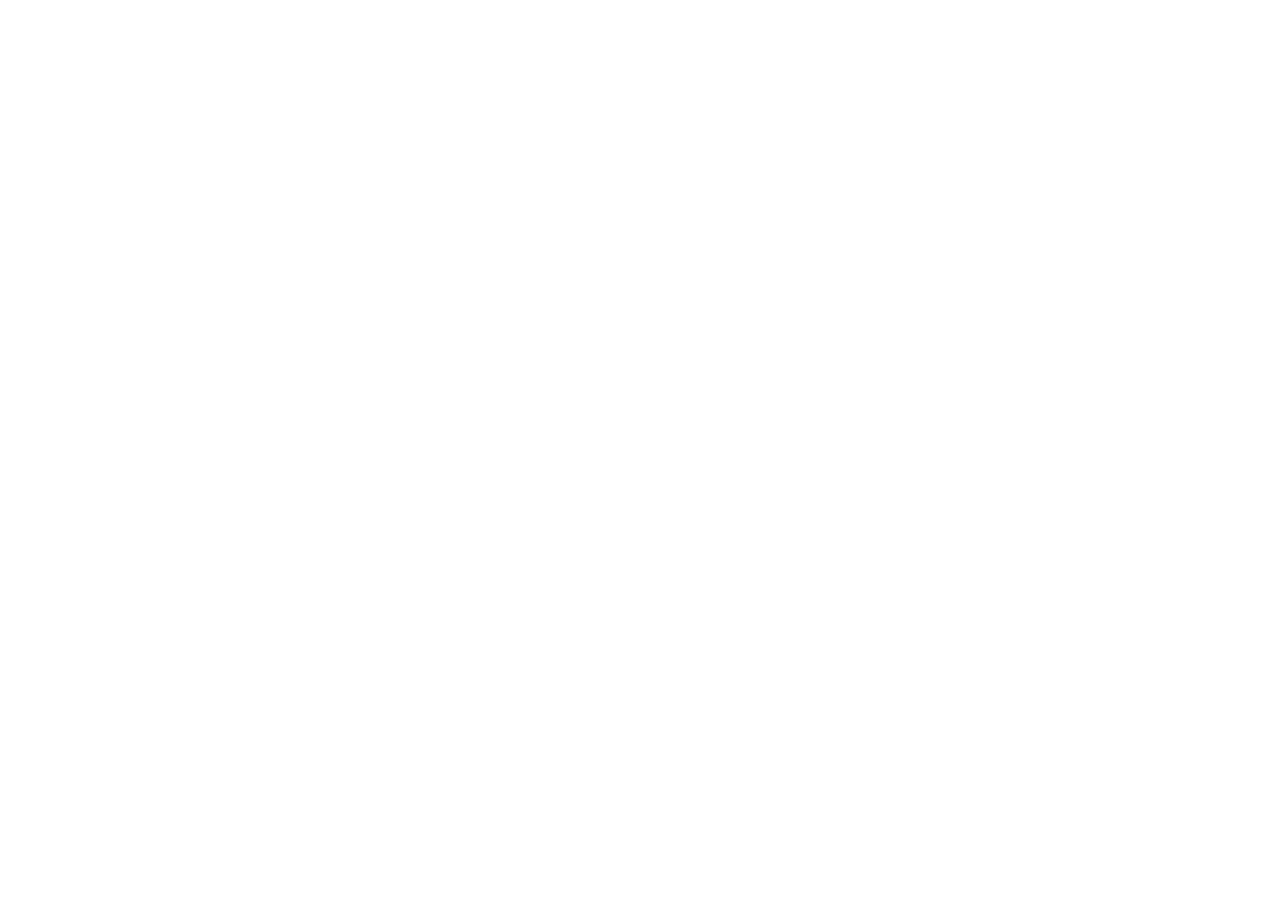
==== index.html @ 728112ee "First commit" ====
<!DOCTYPE html>
<html lang="en">
<head>
    <meta charset="UTF-8">
    <meta http-equiv="X-UA-Compatible" content="IE=edge">
    <meta name="viewport" content="width=device-width, initial-scale=1.0">
    <title>Document</title>
    <link rel="stylesheet" href="index.css">
</head>
<body>
    
</body>
</html>
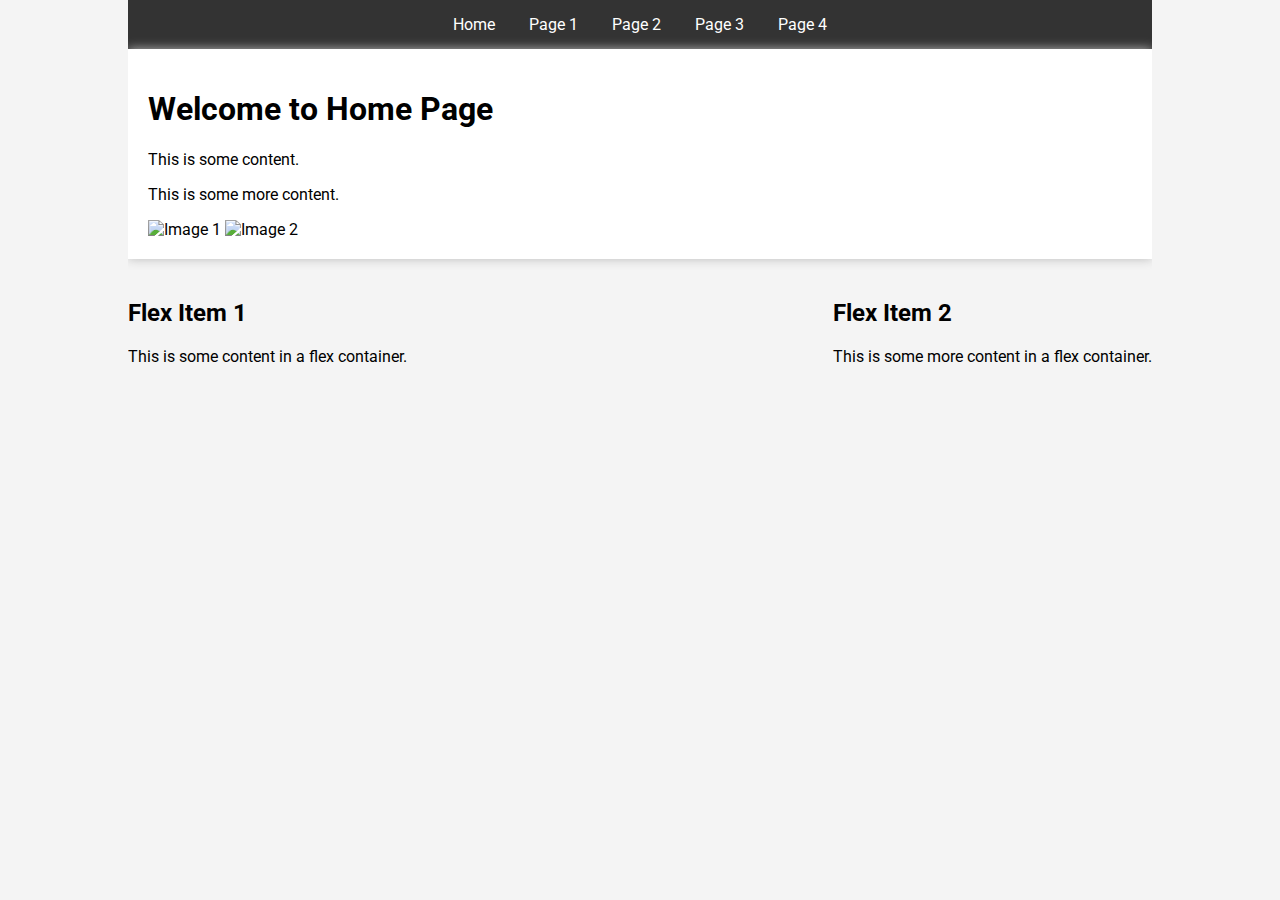
==== commit 6a72c7cf: "a" ====
--- a/index.html
+++ b/index.html
@@ -1,13 +1,39 @@
+<!-- index.html -->
 <!DOCTYPE html>
-<html lang="en">
+<html>
 <head>
-    <meta charset="UTF-8">
-    <meta http-equiv="X-UA-Compatible" content="IE=edge">
-    <meta name="viewport" content="width=device-width, initial-scale=1.0">
-    <title>Document</title>
-    <link rel="stylesheet" href="index.css">
+    <title>Home</title>
+    <link rel="stylesheet" type="text/css" href="index.css">
+    <link href="https://fonts.googleapis.com/css?family=Roboto|Open+Sans" rel="stylesheet">
 </head>
 <body>
-    
+    <div class="container">
+        <div class="navbar">
+            <a href="index.html">Home</a>
+            <a href="falcon9.html">Page 1</a>
+            <a href="dragon.html">Page 2</a>
+            <a href="starshield.html">Page 3</a>
+            <a href="humanspaceflight.html">Page 4</a>
+        </div>
+
+        <div class="content">
+            <h1>Welcome to Home Page</h1>
+            <p>This is some content.</p>
+            <p>This is some more content.</p>
+            <img src="image1.jpg" alt="Image 1">
+            <img src="image2.jpg" alt="Image 2">
+        </div>
+
+        <div class="flex-container">
+            <div>
+                <h2>Flex Item 1</h2>
+                <p>This is some content in a flex container.</p>
+            </div>
+            <div>
+                <h2>Flex Item 2</h2>
+                <p>This is some more content in a flex container.</p>
+            </div>
+        </div>
+    </div>
 </body>
-</html>+</html>
--- a/index.css
+++ b/index.css
@@ -0,0 +1,44 @@
+/* styles.css */
+body {
+    font-family: 'Roboto', sans-serif;
+    margin: 0;
+    padding: 0;
+    background-color: #f4f4f4;
+}
+
+.container {
+    width: 80%;
+    margin: auto;
+    overflow: hidden;
+}
+
+.navbar {
+    background-color: #333;
+    color: #ffffff;
+    padding: 15px 0;
+    text-align: center;
+}
+
+.navbar a {
+    color: #ffffff;
+    text-decoration: none;
+    margin: 0 15px;
+}
+
+.content {
+    background-color: #ffffff;
+    padding: 20px;
+    margin-bottom: 20px;
+    box-shadow: 0 0 10px #bbbbbb;
+}
+
+.flex-container {
+    display: flex;
+    justify-content: space-between;
+}
+
+.grid-container {
+    display: grid;
+    grid-template-columns: 1fr 1fr;
+    gap: 20px;
+}
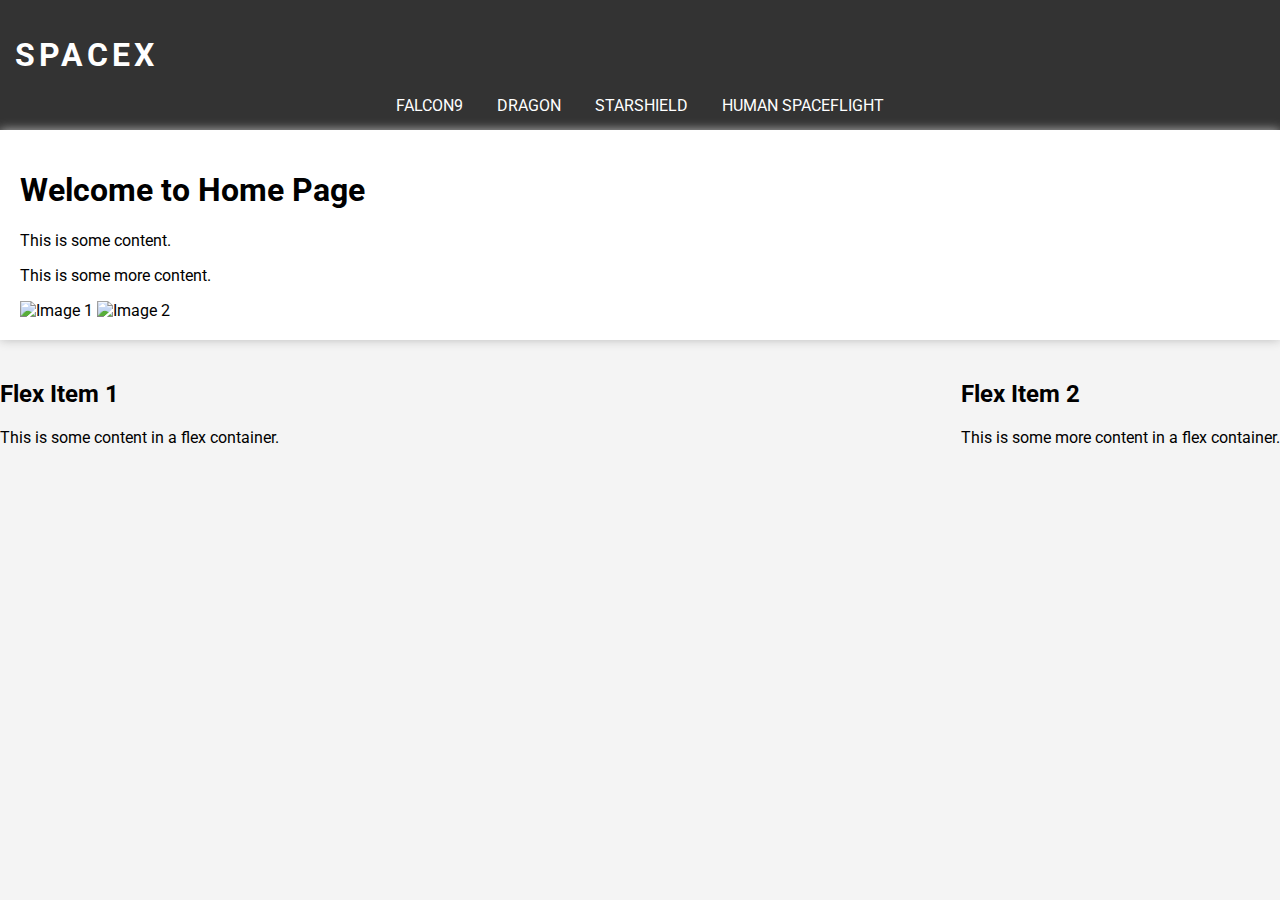
==== commit 159bf8cd: "2" ====
--- a/index.html
+++ b/index.html
@@ -9,11 +9,12 @@
 <body>
     <div class="container">
         <div class="navbar">
-            <a href="index.html">Home</a>
-            <a href="falcon9.html">Page 1</a>
-            <a href="dragon.html">Page 2</a>
-            <a href="starshield.html">Page 3</a>
-            <a href="humanspaceflight.html">Page 4</a>
+            
+            <h1><a href="index.html" class="spacexlogo">SPACEX</a></h1>
+            <a href="falcon9.html">FALCON9</a>
+            <a href="dragon.html">DRAGON</a>
+            <a href="starshield.html">STARSHIELD</a>
+            <a href="humanspaceflight.html">HUMAN SPACEFLIGHT</a>
         </div>
 
         <div class="content">
--- a/index.css
+++ b/index.css
@@ -7,7 +7,7 @@
 }
 
 .container {
-    width: 80%;
+
     margin: auto;
     overflow: hidden;
 }
@@ -42,3 +42,13 @@
     grid-template-columns: 1fr 1fr;
     gap: 20px;
 }
+.spacexlogo{
+    display: flex;
+    justify-content: space-between;
+    align-items: center;
+    letter-spacing: 4px;
+    
+
+
+
+}
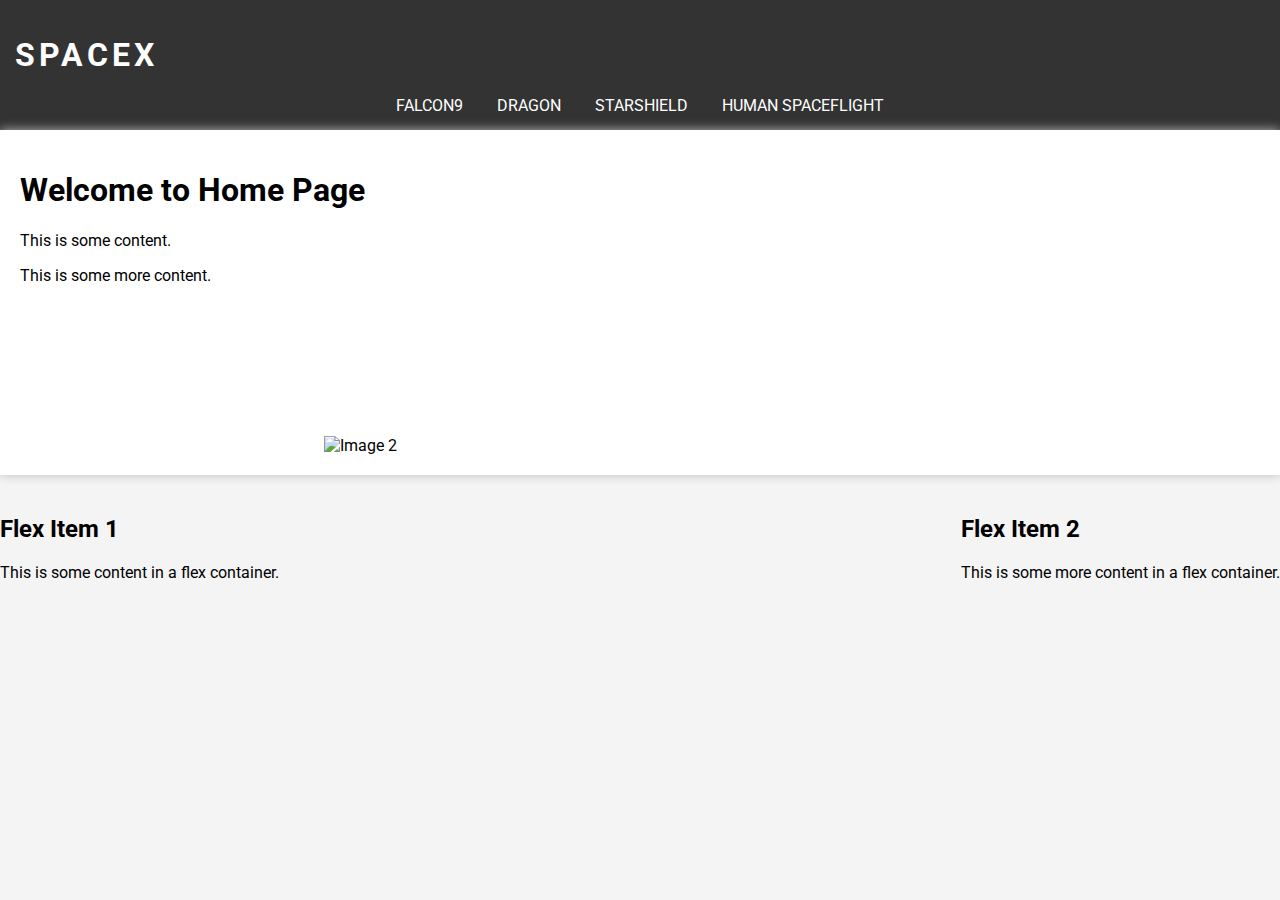
==== commit d6155996: "r" ====
--- a/index.html
+++ b/index.html
@@ -2,9 +2,10 @@
 <!DOCTYPE html>
 <html>
 <head>
-    <title>Home</title>
+    <title>SpaceX</title>
     <link rel="stylesheet" type="text/css" href="index.css">
     <link href="https://fonts.googleapis.com/css?family=Roboto|Open+Sans" rel="stylesheet">
+    <link rel="shortcut icon" href="image/favicon.ico" type="image/x-icon">
 </head>
 <body>
     <div class="container">
@@ -21,7 +22,9 @@
             <h1>Welcome to Home Page</h1>
             <p>This is some content.</p>
             <p>This is some more content.</p>
-            <img src="image1.jpg" alt="Image 1">
+            <video >
+                <source src="image/spacex.mp4" type="video/mp4">
+            </video>
             <img src="image2.jpg" alt="Image 2">
         </div>
 
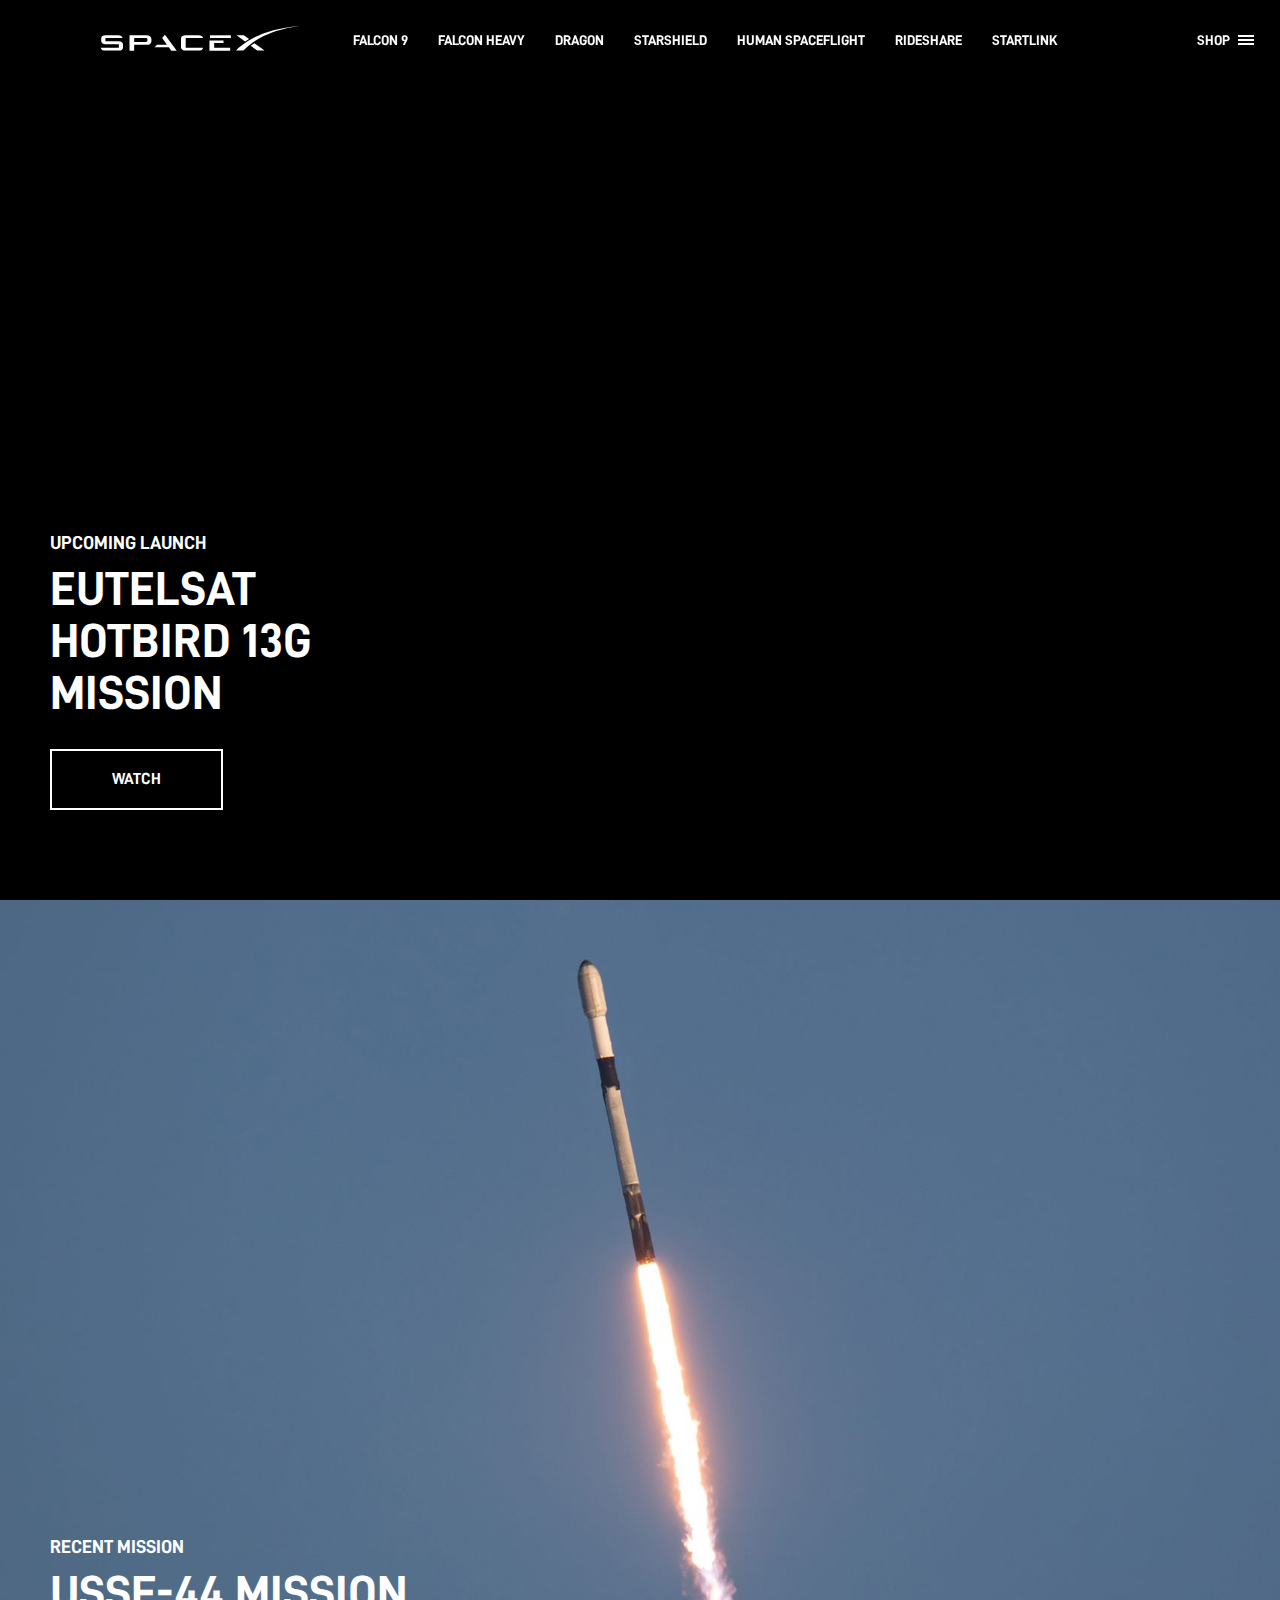
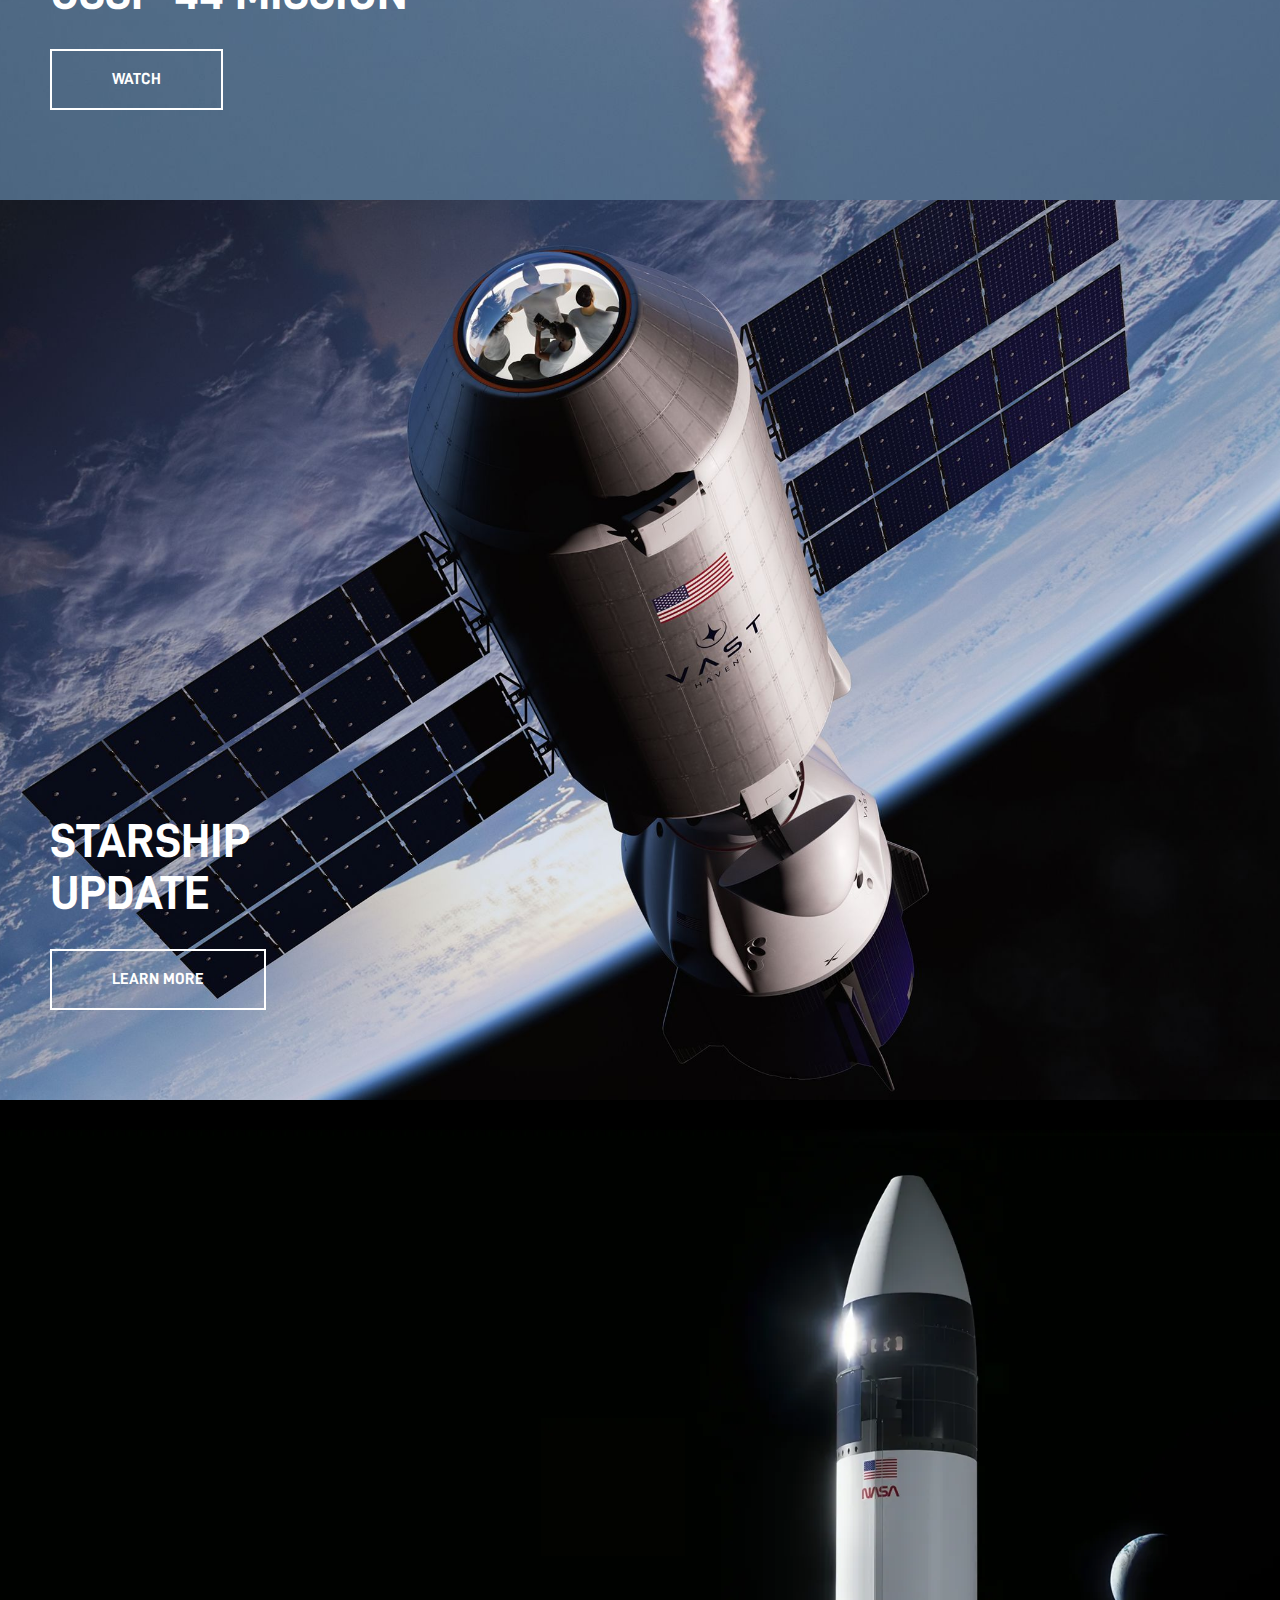
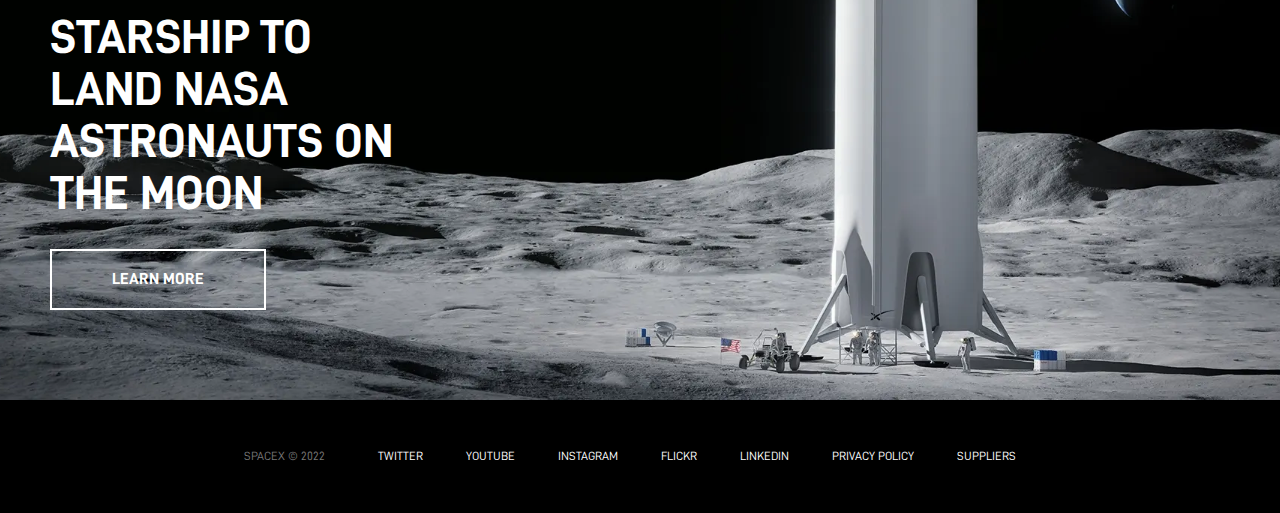
==== commit 60a9e875: "new added" ====
--- a/index.html
+++ b/index.html
@@ -1,43 +1,124 @@
-<!-- index.html -->
-<!DOCTYPE html>
-<html>
+<!doctype html>
+<html lang="en">
 <head>
+    <meta charset="UTF-8">
+    <meta name="viewport" content="width=device-width, user-scalable=yes">
     <title>SpaceX</title>
-    <link rel="stylesheet" type="text/css" href="index.css">
-    <link href="https://fonts.googleapis.com/css?family=Roboto|Open+Sans" rel="stylesheet">
-    <link rel="shortcut icon" href="image/favicon.ico" type="image/x-icon">
+    <link rel="stylesheet" href="index.css">
 </head>
 <body>
-    <div class="container">
-        <div class="navbar">
+    <header>
+        <a href="" class="logo">
+            <svg version="1.1" x="0px" y="0px" viewBox="0 0 400 50">
+                <title>SpaceX Logo</title>
+                <g class="letter_s">
+                    <path class="fill-white" d="M37.5,30.5H10.9v-6.6h34.3c-0.9-2.8-3.8-5.4-8.9-5.4H11.4c-5.7,0-9,2.1-9,6.7v4.9c0,4,3.4,6.3,8.4,6.3h26.9v7H1.5
+          c0.9,3.8,3.8,5.8,9,5.8h27.1c5.7,0,8.5-2.2,8.5-6.9v-4.9C46.1,33.1,42.8,30.8,37.5,30.5z"></path>
+                </g>
+                <g class="letter_p">
+                    <path class="fill-white" d="M91.8,18.6H59v30.7h9.3V37.5h24.2c6.7,0,10.4-2.3,10.4-7.7v-3.4C102.8,21.4,98.6,18.6,91.8,18.6z M94.8,28.4
+          c0,2.2-0.4,3.4-4,3.4H68.3l0.1-8h22c4,0,4.5,1.2,4.5,3.3V28.4z"></path>
+                </g>
+                <g class="letter_a">
+                    <polygon class="fill-white" points="129.9,17.3 124.3,24.2 133.8,37.3 114,37.3 109.1,42.5 137.7,42.5 142.6,49.3 153.6,49.3 	"></polygon>
+                </g>
+                <g class="letter_c">
+                    <path class="fill-white" d="M171.4,23.9h34.8c-0.9-3.6-4.4-5.4-9.4-5.4h-26c-4.5,0-8.8,1.8-8.8,6.7v17.2c0,4.9,4.3,6.7,8.8,6.7h26.3
+          c6,0,8.1-1.7,9.1-5.8h-34.8V23.9z"></path>
+                </g>
+                <g class="letter_e">
+                    <polygon class="fill-white" points="228.3,43.5 228.3,34.1 247,34.1 247,28.9 218.9,28.9 218.9,49.3 260.4,49.3 260.4,43.5 	"></polygon>
+                    <rect class="fill-white" x="219.9" y="18.6" width="41.9" height="5.4"></rect>
+                </g>
+                <g class="letter_x">
+                    <path class="fill-white" d="M287.6,18.6H273l17.2,12.6c2.5-1.7,5.4-3.5,8-5L287.6,18.6z"></path>
+                    <path class="fill-white" d="M308.8,34.3c-2.5,1.7-5,3.6-7.4,5.4l13,9.5h14.7L308.8,34.3z"></path>
+                </g>
+                <g class="letter_swoosh">
+                    <path class="fill-white" d="M399,0.7c-80,4.6-117,38.8-125.3,46.9l-1.7,1.6h14.8C326.8,9.1,384.3,2,399,0.7L399,0.7z"></path>
+                </g>
+            </svg>
+        </a>
+        <nav class="center-nav">
+            <a href="falcon9.html">Falcon 9</a>
+            <a href="falconheavy.html">Falcon Heavy</a>
+            <a href="dragon.html">Dragon</a>
+            <a href="starshield.html">Starshield</a>
+            <a href="humanspaceflight.html">Human spaceflight</a>
+            <a href="">Rideshare</a>
+            <a href="">Startlink</a>
+        </nav>
+        <nav class="right-nav">
+            <a href="">Shop</a>
+        </nav>
+    </header>
+
+
+    <div class="shadow"></div>
+    <button class="hamburger">
+        <span></span>
+        <span></span>
+        <span></span>
+
+    </button>
+
+
+    <section style=" background-image: url('image')">
+        <video class="background-video" autoplay loop muted src="image/Starship _ Third Flight Test.mp4">
             
-            <h1><a href="index.html" class="spacexlogo">SPACEX</a></h1>
-            <a href="falcon9.html">FALCON9</a>
-            <a href="dragon.html">DRAGON</a>
-            <a href="starshield.html">STARSHIELD</a>
-            <a href="humanspaceflight.html">HUMAN SPACEFLIGHT</a>
-        </div>
-
-        <div class="content">
-            <h1>Welcome to Home Page</h1>
-            <p>This is some content.</p>
-            <p>This is some more content.</p>
-            <video >
-                <source src="image/spacex.mp4" type="video/mp4">
-            </video>
-            <img src="image2.jpg" alt="Image 2">
-        </div>
-
-        <div class="flex-container">
-            <div>
-                <h2>Flex Item 1</h2>
-                <p>This is some content in a flex container.</p>
-            </div>
-            <div>
-                <h2>Flex Item 2</h2>
-                <p>This is some more content in a flex container.</p>
+        </video>
+        <div class="content-outer">
+            <div class="content">
+                <h3>UPCOMING LAUNCH</h3>
+                <h2>EUTELSAT HOTBIRD 13G MISSION</h2>
+                <a href=""><span>Watch</span></a>
             </div>
         </div>
-    </div>
+    </section>
+
+
+    <section style="background-image: url('image/Starlink_G3_5_San_Mig_5920_Desktop_bce3e49b77.jpg')">
+
+        <div class="content-outer">
+            <div class="content">
+                <h3>RECENT MISSION</h3>
+                <h2>USSF-44 MISSION</h2>
+                <a href=""><span>Watch</span></a>
+            </div>
+        </div>
+    </section>
+
+    <section style="background-image: url('image/main2.jpg')">
+        <div class="content-outer">
+            <div class="content">
+                <h2>STARSHIP UPDATE</h2>
+                <a href=""><span>Learn more</span></a>
+            </div>
+        </div>
+    </section>
+
+
+    <section style="background-image: url('image/Homepage_Desktop_5ebdeb0c6c.jpg')">
+        <div class="content-outer">
+            <div class="content">
+                <h2>STARSHIP TO LAND NASA ASTRONAUTS ON THE MOON</h2>
+                <a href=""><span>Learn more</span></a>
+            </div>
+        </div>
+    </section>
+
+    
+    <footer>
+        <nav>
+            <span>SpaceX &copy; 2022</span>
+            <a href="">TWITTER</a>
+            <a href="">YOUTUBE</a>
+            <a href="">INSTAGRAM</a>
+            <a href="">FLICKR</a>
+            <a href="">LINKEDIN</a>
+            <a href="">PRIVACY POLICY</a>
+            <a href="">SUPPLIERS</a>
+        </nav>
+    </footer>
 </body>
-</html>
+</html>--- a/index.css
+++ b/index.css
@@ -1,54 +1,233 @@
-/* styles.css */
-body {
-    font-family: 'Roboto', sans-serif;
+@font-face {
+    font-family: D-DIN-Bold;
+    src: url('font/d-din/D-DIN-Bold.otf');
+}
+@font-face {
+    font-family: D-DIN-Regular;
+    src: url('font/d-din/D-DIN.otf');
+}
+
+html, body{
     margin: 0;
     padding: 0;
-    background-color: #f4f4f4;
-}
-
-.container {
-
-    margin: auto;
-    overflow: hidden;
-}
-
-.navbar {
-    background-color: #333;
-    color: #ffffff;
-    padding: 15px 0;
+}
+
+body{
+    background-color: #000;
+    color:#fff;
+    font-family: D-DIN-Bold,Arial,Verdana,sans-serif;
+}
+a{
+    color: #fff;
+}
+svg{
+    fill: #fff;
+}
+
+header{
+    display: flex;
+    align-items: center;
+    padding: 20px 100px;
+    max-width: 1400px;
+    margin: 0 auto;
+    height: 40px;
+    position: fixed;
+    top:0;
+    z-index: 2;
+}
+header svg{
+    width: 140px;
+}
+.logo{
+    position: fixed;
+    top:20px;
+    left: 50%;
+    margin-left: -70px;
+}
+@media (min-width: 1000px) {
+    header svg{
+        width: 200px;
+    }
+    header a.logo{
+        margin-right: 40px;
+        position: relative;
+        top:initial;
+        left: initial;
+        margin-left: initial;
+    }
+}
+
+.center-nav{
+    display:none;
+}
+@media (min-width: 1000px) {
+    .center-nav{
+        display: block;
+    }
+}
+.center-nav a, .right-nav a{
+    text-transform: uppercase;
+    text-decoration: none;
+    font-size: 14px;
+    padding: 0;
+    margin: 0 13px;
+    position: relative;
+}
+.center-nav a:before, .right-nav a:before{
+    content: '';
+    width: 0;
+    right:0;
+    bottom:-3px;
+    height: 2px;
+    background-color: #fff;
+    position: absolute;
+    transition: width .2s linear;
+}
+.center-nav a:hover:before, .right-nav a:hover:before{
+    right: initial;
+    left:0;
+    width: 100%;
+}
+
+
+.right-nav{
+    position: fixed;
+    right:0;
+    top:20px;
+    height: 40px;
+    display: flex;
+    align-items: center;
+}
+.right-nav a{
+    display:none;
+}
+
+.right-nav a{
+    display:inline-block;
+    padding: 0;
+    margin: 0 50px;
+}
+
+.hamburger{
+    position:fixed;
+    z-index: 3;
+    right:6px;
+    top:13px;
+    color:#fff;
+    padding: 20px;
+    background-color:transparent;
+    border:0;
+    cursor: pointer;
+}
+.hamburger span{
+    display:block;
+    width: 16px;
+    margin: 2px 0;
+    height: 2px;
+    background-color:#fff;
+    position: relative;
+    transition: all 0.2s linear;
+}
+
+
+
+section{
+    min-height: 100vh;
+    background-repeat: no-repeat;
+    background-size: cover;
+    background-position: center center;
+    position: relative;
+    display: flex;
+    align-items: flex-end;
+}
+.background-video {
+    position: absolute;
+    top: 0;
+    left: 0;
+    width: 100%;
+    height: 100%;
+    object-fit: cover; /* Ensures the video covers the entire section */
+    z-index: -1; /* Sends the video behind the content */
+}
+section div.content-outer{
+    flex-grow: 1;
+    max-width: 1400px;
+    margin: 0 auto;
+    position: relative;
+}
+section div.content{
+    opacity: 1;
+    bottom:15vh;
+}
+section div.content{
+    position: absolute;
+    left: 50px;
+    max-width: 360px;
+    opacity:1;
+    bottom:10vh;
+    transition: all .5s linear;
+}
+section div.content h2{
+    font-size: 48px;
+    margin:0;
+}
+section div.content h3{
+    margin: 0 0 10px;
+}
+section div.content a{
+    border: 2px solid #fff;
+    display: inline-block;
+    padding: 20px 60px;
+    text-transform: uppercase;
+    text-decoration: none;
+    margin-top: 30px;
+    position:relative;
+}
+section div.content a:before{
+    content:'';
+    display: block;
+    width:100%;
+    position: absolute;
+    top:0;
+    left:0;
+    height:0;
+    transition: height 0.3s ease-in-out;
+    background-color:white;
+}
+section div.content a:hover:before{
+    height:100%;
+    top:initial;
+    bottom:0;
+}
+
+section div.content a span{
+    position: relative;
+    z-index: 1;
+    transition:color .3s ease-in-out;
+}
+section div.content a:hover span{
+    color:#000;
+}
+
+footer{
+    padding: 50px;
+    font-size: 12px;
+    font-family: D-DIN-Regular, sans-serif;
+}
+footer nav{
     text-align: center;
 }
-
-.navbar a {
-    color: #ffffff;
+footer nav span{
+    color: #777;
+    display: inline-block;
+    padding-right: 30px;
+    text-transform: uppercase;
+}
+footer nav a{
+    padding: 0 20px;
     text-decoration: none;
-    margin: 0 15px;
-}
-
-.content {
-    background-color: #ffffff;
-    padding: 20px;
-    margin-bottom: 20px;
-    box-shadow: 0 0 10px #bbbbbb;
-}
-
-.flex-container {
-    display: flex;
-    justify-content: space-between;
-}
-
-.grid-container {
-    display: grid;
-    grid-template-columns: 1fr 1fr;
-    gap: 20px;
-}
-.spacexlogo{
-    display: flex;
-    justify-content: space-between;
-    align-items: center;
-    letter-spacing: 4px;
-    
-
-
-
-}
+    transition: color .2s linear;
+}
+footer nav a:hover{
+    color: #aaa;
+}